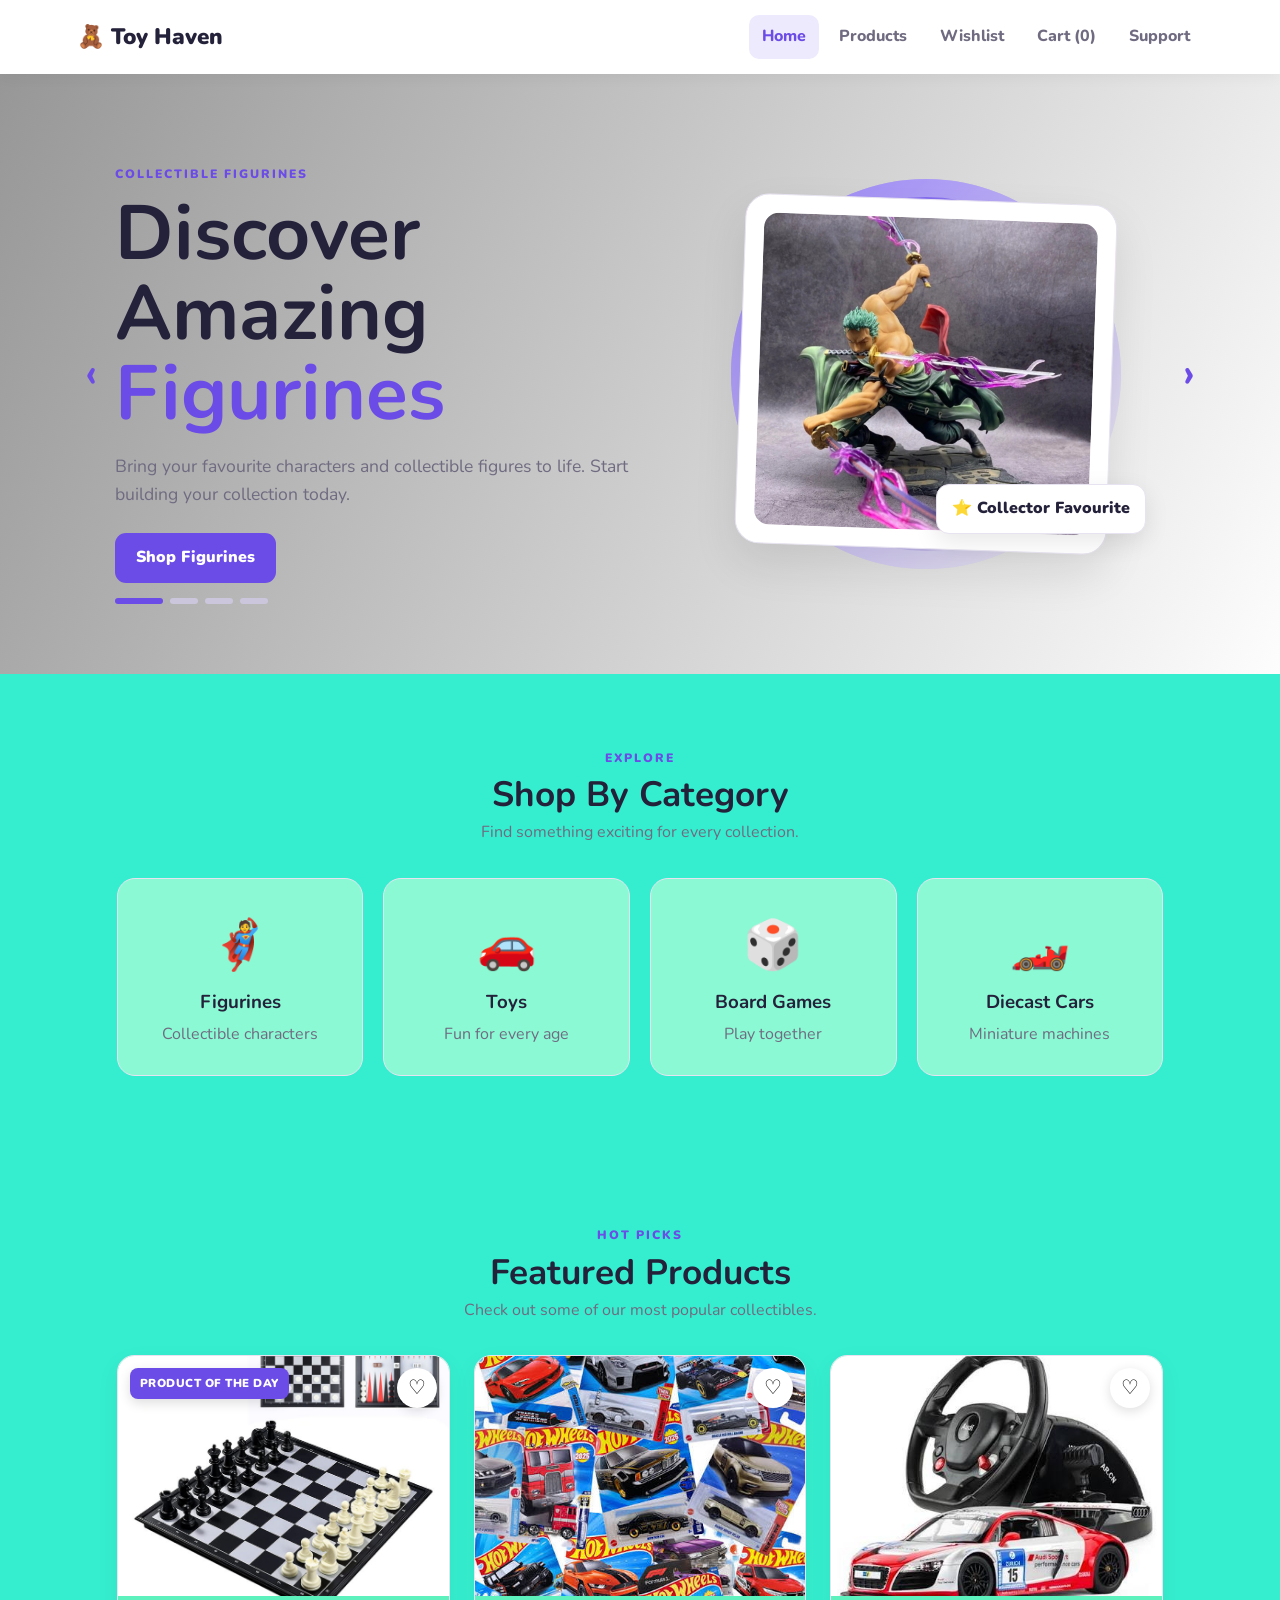
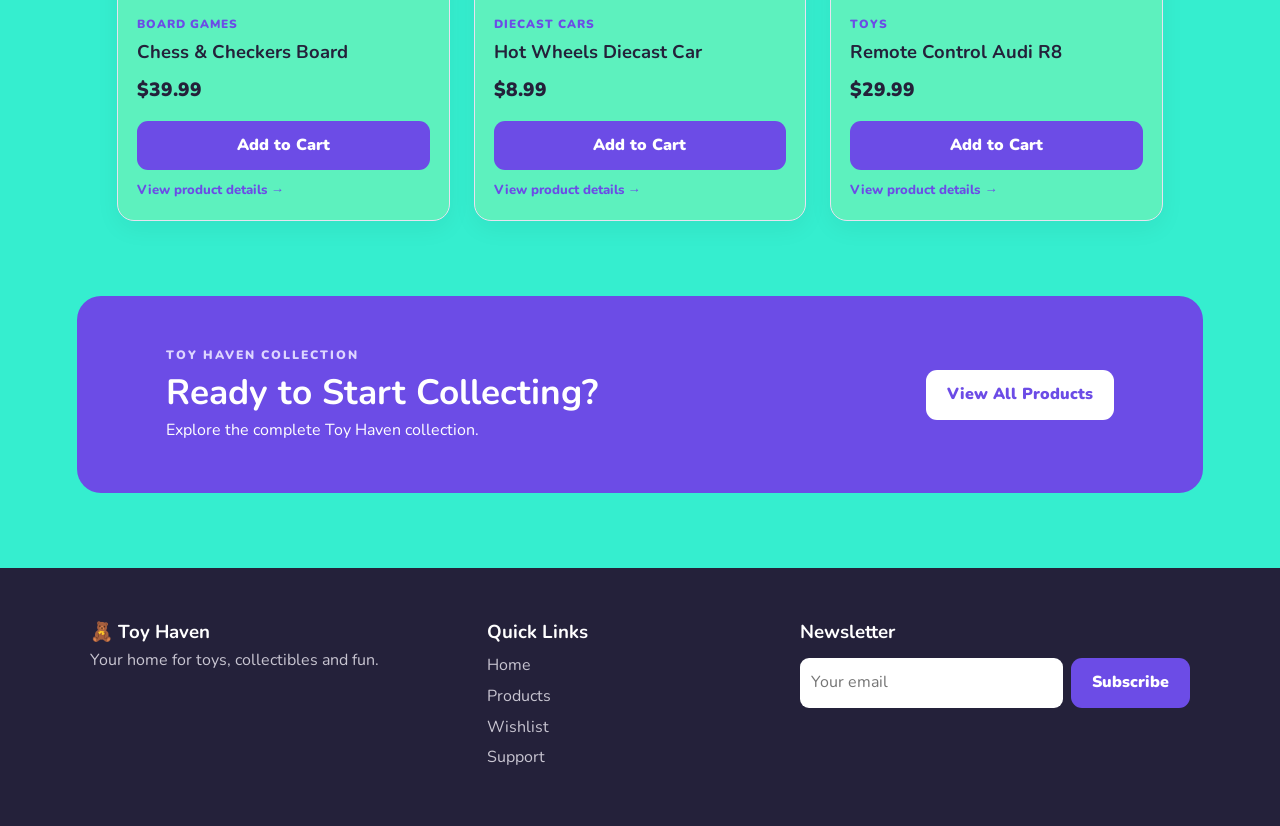
==== index.html @ e9d747f3 "Initial commit" ====
<!DOCTYPE html>
<html lang="en">
<head>
    <meta charset="UTF-8">
    <meta name="viewport" content="width=device-width, initial-scale=1.0">

    <meta name="description"
          content="Toy Haven - collectible figurines, toys, board games and diecast cars.">

    <meta name="theme-color" content="#6c4ce6">

    <title>Toy Haven | Collect. Play. Enjoy.</title>

    <link rel="stylesheet" href="css/style.css">

    <link rel="icon"
          href="data:image/svg+xml,%3Csvg xmlns=%27http://www.w3.org/2000/svg%27 viewBox=%270 0 100 100%27%3E%3Ctext y=%27.9em%27 font-size=%2790%27%3E%F0%9F%A7%B8%3C/text%3E%3C/svg%3E">
</head>

<body>

<header class="site-header">

    <a class="logo"
       href="index.html"
       aria-label="Toy Haven home">
        🧸 Toy Haven
    </a>

    <button
        class="menu-toggle"
        id="menuToggle"
        aria-label="Open navigation"
        aria-expanded="false">
        ☰
    </button>

    <nav id="navLinks" aria-label="Main navigation">

        <a class="active" href="index.html">
            Home
        </a>

        <a href="products.html">
            Products
        </a>

        <a href="wishlist.html">
            Wishlist
        </a>

        <a href="cart.html">
            Cart (<span id="cartCount">0</span>)
        </a>

        <a href="support.html">
            Support
        </a>

    </nav>

</header>


<main>

    <!-- HERO SLIDER -->

    <section
        class="hero"
        id="heroBanner"
        aria-label="Toy Haven promotions">

        <div class="hero-slider">

            <!-- SLIDE 1 -->

            <article class="hero-slide active">

                <div class="hero-content">

                    <p class="label">
                        COLLECTIBLE FIGURINES
                    </p>

                    <h1>
                        Discover Amazing
                        <span>Figurines</span>
                    </h1>

                    <p>
                        Bring your favourite characters and collectible
                        figures to life. Start building your collection today.
                    </p>

                    <a
                        class="btn"
                        href="products.html?category=Figurines">
                        Shop Figurines
                    </a>

                </div>


                <div class="hero-visual">

                    <div class="hero-circle"></div>

                    <div class="hero-image-card">

                        <img
                            src="images/product1.jpg"
                            alt="Anime Hero Figurine">

                    </div>

                    <div class="hero-floating-card">
                        ⭐ Collector Favourite
                    </div>

                </div>

            </article>


            <!-- SLIDE 2 -->

            <article class="hero-slide">

                <div class="hero-content">

                    <p class="label">
                        FUN & ADVENTURE
                    </p>

                    <h1>
                        Explore Fun
                        <span>Toys</span>
                    </h1>

                    <p>
                        Discover exciting toys made for play,
                        imagination and unforgettable moments.
                    </p>

                    <a
                        class="btn"
                        href="products.html?category=Toys">
                        Shop Toys
                    </a>

                </div>


                <div class="hero-visual">

                    <div class="hero-circle"></div>

                    <div class="hero-image-card">

                        <img
                            src="images/product3.jpg"
                            alt="Galaxy Explorer Toy">

                    </div>

                    <div class="hero-floating-card">
                        🚀 Ready for Adventure
                    </div>

                </div>

            </article>


            <!-- SLIDE 3 -->

            <article class="hero-slide">

                <div class="hero-content">

                    <p class="label">
                        GAME NIGHT
                    </p>

                    <h1>
                        Game Night
                        <span>Starts Here</span>
                    </h1>

                    <p>
                        Challenge your friends and family with
                        classic and exciting board games.
                    </p>

                    <a
                        class="btn"
                        href="products.html?category=Board%20Games">
                        Shop Board Games
                    </a>

                </div>


                <div class="hero-visual">

                    <div class="hero-circle"></div>

                    <div class="hero-image-card">

                        <img
                            src="images/product4.jpg"
                            alt="Strategy Board Game">

                    </div>

                    <div class="hero-floating-card">
                        🎲 Let the Games Begin
                    </div>

                </div>

            </article>


            <!-- SLIDE 4 -->

            <article class="hero-slide">

                <div class="hero-content">

                    <p class="label">
                        COLLECTOR'S GARAGE
                    </p>

                    <h1>
                        Collect
                        <span>Diecast Cars</span>
                    </h1>

                    <p>
                        Discover detailed diecast models and legendary
                        cars made for collectors and racing fans.
                    </p>

                    <a
                        class="btn"
                        href="products.html?category=Diecast%20Cars">
                        Shop Diecast Cars
                    </a>

                </div>


                <div class="hero-visual">

                    <div class="hero-circle"></div>

                    <div class="hero-image-card">

                        <img
                            src="images/product5.jpg"
                            alt="Hot Wheels Diecast Car">

                    </div>

                    <div class="hero-floating-card">
                        🏎️ Built for Collectors
                    </div>

                </div>

            </article>


            <!-- ARROWS -->

            <button
                class="hero-arrow hero-prev"
                id="heroPrev"
                aria-label="Previous banner">
                ‹
            </button>

            <button
                class="hero-arrow hero-next"
                id="heroNext"
                aria-label="Next banner">
                ›
            </button>


            <!-- DOTS -->

            <div
                class="hero-dots"
                id="heroDots"
                aria-label="Promotion controls">

                <button
                    class="hero-dot active"
                    data-slide="0"
                    aria-label="Show figurines banner">
                </button>

                <button
                    class="hero-dot"
                    data-slide="1"
                    aria-label="Show toys banner">
                </button>

                <button
                    class="hero-dot"
                    data-slide="2"
                    aria-label="Show board games banner">
                </button>

                <button
                    class="hero-dot"
                    data-slide="3"
                    aria-label="Show diecast cars banner">
                </button>

            </div>

        </div>

    </section>


    <!-- CATEGORIES -->

    <section class="section">

        <div class="heading">

            <p class="label">
                EXPLORE
            </p>

            <h2>
                Shop By Category
            </h2>

            <p>
                Find something exciting for every collection.
            </p>

        </div>


        <div class="category-grid">

            <a
                class="category-card"
                href="products.html?category=Figurines">

                <span>🦸</span>

                <h3>
                    Figurines
                </h3>

                <p>
                    Collectible characters
                </p>

            </a>


            <a
                class="category-card"
                href="products.html?category=Toys">

                <span>🚗</span>

                <h3>
                    Toys
                </h3>

                <p>
                    Fun for every age
                </p>

            </a>


            <a
                class="category-card"
                href="products.html?category=Board%20Games">

                <span>🎲</span>

                <h3>
                    Board Games
                </h3>

                <p>
                    Play together
                </p>

            </a>


            <a
                class="category-card"
                href="products.html?category=Diecast%20Cars">

                <span>🏎️</span>

                <h3>
                    Diecast Cars
                </h3>

                <p>
                    Miniature machines
                </p>

            </a>

        </div>

    </section>


    <!-- FEATURED PRODUCTS -->

    <section class="section">

        <div class="heading">

            <p class="label">
                HOT PICKS
            </p>

            <h2>
                Featured Products
            </h2>

            <p>
                Check out some of our most popular collectibles.
            </p>

        </div>


        <div
            class="product-grid"
            id="featured-products">

            <div class="loading-card">
                Loading featured products...
            </div>

        </div>

    </section>


    <!-- CTA -->

    <section class="cta">

        <div>

            <p class="label">
                TOY HAVEN COLLECTION
            </p>

            <h2>
                Ready to Start Collecting?
            </h2>

            <p>
                Explore the complete Toy Haven collection.
            </p>

        </div>


        <a
            class="btn light"
            href="products.html">
            View All Products
        </a>

    </section>

</main>


<!-- FOOTER -->

<footer class="footer">

    <div>

        <h3>
            🧸 Toy Haven
        </h3>

        <p>
            Your home for toys, collectibles and fun.
        </p>

    </div>


    <div>

        <h3>
            Quick Links
        </h3>

        <a href="index.html">
            Home
        </a>

        <a href="products.html">
            Products
        </a>

        <a href="wishlist.html">
            Wishlist
        </a>

        <a href="support.html">
            Support
        </a>

    </div>


    <div>

        <h3>
            Newsletter
        </h3>

        <form
            id="newsletterForm"
            novalidate>

            <input
                id="newsletterEmail"
                type="email"
                placeholder="Your email"
                aria-label="Email address"
                required>

            <button
                class="btn"
                type="submit">
                Subscribe
            </button>

        </form>

        <p
            id="newsletterMessage"
            class="message"
            role="status">
        </p>

    </div>

</footer>


<script src="js/script.js"></script>

</body>
</html>
---- css/style.css ----
/* Toy Haven - responsive stylesheet using Grid, Flexbox, media queries, hover effects and animations. */

@import url('https://fonts.googleapis.com/css2?family=Nunito:wght@400;600;700;800;900&display=swap');

/* Variables and reset */

:root {
    --p: #6c4ce6;
    --pd: #5234c4;
    --dark: #24213a;
    --muted: #706b80;
    --bg: #8df9d5fb;
    --border: #e7e3f0;
    --white: #ffffff;
}

* {
    box-sizing: border-box;
    margin: 0;
    padding: 0;
}

html {
    scroll-behavior: smooth;
}

body {
    font-family: Nunito, Arial, sans-serif;
    color: var(--dark);
    background: #35eecf;
    line-height: 1.6;
}

a {
    text-decoration: none;
    color: inherit;
}

button,
input,
textarea,
select {
    font: inherit;
}

button {
    cursor: pointer;
}


/* Header and navigation */

.site-header {
    position: sticky;
    top: 0;
    z-index: 100;
    background: #ffffff;
    display: flex;
    align-items: center;
    justify-content: space-between;
    padding: 15px 6%;
    box-shadow: 0 2px 15px #0000000d;
}

.logo {
    font-size: 1.4rem;
    font-weight: 900;
    color: var(--dark);
}

nav {
    display: flex;
    gap: 7px;
}

nav a {
    padding: 9px 13px;
    border-radius: 10px;
    font-weight: 800;
    color: var(--muted);
}

nav a:hover,
nav a.active {
    background: #eeeafd;
    color: var(--p);
}

.menu-toggle {
    display: none;
    border: 0;
    background: none;
    font-size: 1.7rem;
    color: var(--dark);
}


/* Hero slider */

.hero {
    min-height: 570px;
    padding: 70px 9%;
    display: flex;
    align-items: center;
    position: relative;
    background: linear-gradient(115deg, #979798, #fefdfd);
    overflow: hidden;
}

.hero-slider {
    width: 100%;
    min-height: 460px;
    position: relative;
}

.hero-slide {
    position: absolute;
    inset: 0;
    display: grid;
    grid-template-columns: 1.05fr .95fr;
    align-items: center;
    gap: 45px;
    opacity: 0;
    visibility: hidden;
    transform: translateX(20px);
    transition: opacity .55s ease, transform .55s ease, visibility .55s;
}

.hero-slide.active {
    opacity: 1;
    visibility: visible;
    transform: none;
    z-index: 4;
}

.hero-content {
    max-width: 650px;
    position: relative;
    z-index: 3;
}

.label {
    font-size: .76rem;
    letter-spacing: 2px;
    text-transform: uppercase;
    font-weight: 900;
    color: var(--p);
}

.hero h1 {
    font-size: clamp(2.6rem, 6vw, 5rem);
    line-height: 1.04;
    margin: 10px 0 18px;
}

.hero h1 span {
    color: var(--p);
}

.hero p:not(.label) {
    font-size: 1.1rem;
    color: var(--muted);
    margin-bottom: 25px;
    max-width: 600px;
}

.hero-visual {
    min-height: 390px;
    position: relative;
    display: flex;
    align-items: center;
    justify-content: center;
}

.hero-circle {
    width: 390px;
    height: 390px;
    border-radius: 50%;
    background: linear-gradient(135deg, #5e3df2, #eae9e7);
    position: absolute;
    box-shadow: inset 0 0 0 18px #ffffff55;
}

.hero-image-card {
    position: relative;
    z-index: 2;
    width: min(390px, 78%);
    height: 350px;
    background: #ffffff;
    border: 1px solid var(--border);
    border-radius: 24px;
    padding: 18px;
    box-shadow: 0 20px 45px #00000018;
    transform: rotate(2deg);
    display: flex;
    align-items: center;
    justify-content: center;
    overflow: hidden;
}

.hero-image-card img {
    width: 100%;
    height: 100%;
    object-fit: cover;
    border-radius: 15px;
}

.hero-floating-card {
    position: absolute;
    right: 4%;
    bottom: 35px;
    z-index: 4;
    background: #ffffff;
    border: 1px solid var(--border);
    border-radius: 13px;
    padding: 11px 15px;
    font-weight: 900;
    box-shadow: 0 8px 25px #00000018;
    animation: floatToy 3s ease-in-out infinite;
}

.hero-arrow {
    position: absolute;
    top: 50%;
    transform: translateY(-50%);
    z-index: 3;
    background: transparent;
    border: none;
    box-shadow: none;
    color: var(--p);
    font-size: 42px;
    font-weight: bold;
    line-height: 1;
    cursor: pointer;
    padding: 10px;
    transition: .25s;
}



.hero-prev {
    left: -40px;
}

.hero-next {
    right: -40px;
}

.hero-dots {
    position: absolute;
    bottom: 0;
    left: 0;
    display: flex;
    gap: 7px;
    z-index: 7;
}

.hero-dot {
    width: 28px;
    height: 6px;
    border: 0;
    border-radius: 9px;
    background: #cbc6dc;
    transition: .3s;
}

.hero-dot.active {
    width: 48px;
    background: var(--p);
}

@keyframes floatToy {
    0%, 100% {
        transform: translateY(0);
    }

    50% {
        transform: translateY(-7px);
    }
}


/* Buttons and sections */

.btn {
    display: inline-flex;
    align-items: center;
    justify-content: center;
    background: var(--p);
    color: #ffffff;
    border: 0;
    border-radius: 11px;
    padding: 12px 21px;
    font-weight: 900;
    transition: .25s;
}

.btn:hover {
    background: var(--pd);
    transform: translateY(-2px);
}

.btn.light {
    background: #ffffff;
    color: var(--p);
}

.section {
    max-width: 1200px;
    margin: auto;
    padding: 75px 6%;
}

.heading {
    text-align: center;
    margin-bottom: 32px;
}

.heading h2,
.cta h2 {
    font-size: 2.2rem;
    line-height: 1.2;
    margin: 5px 0;
}

.heading > p:last-child {
    color: var(--muted);
}

/* Categories */

.category-grid {
    display: grid;
    grid-template-columns: repeat(4, 1fr);
    gap: 20px;
}

.category-card {
    text-align: center;
    padding: 28px 15px;
    background: var(--bg);
    border: 1px solid var(--border);
    border-radius: 18px;
    transition: .25s;
}

.category-card:hover {
    transform: translateY(-5px);
    background: #ffffff;
    box-shadow: 0 10px 30px #00000012;
}

.category-card span {
    font-size: 3rem;
}

.category-card h3 {
    margin: 4px;
}

.category-card p {
    color: var(--muted);
}


/* Product cards */

.product-grid {
    display: grid;
    grid-template-columns: repeat(3, 1fr);
    gap: 24px;
}

.product-card {
    min-width: 0;
    background: #5df1be;
    border: 1px solid var(--border);
    border-radius: 17px;
    overflow: hidden;
    box-shadow: 0 8px 25px #0000000d;
    animation: up .4s ease;
    transition: .25s;
    cursor: pointer;
}

.product-card:hover {
    transform: translateY(-5px);
    box-shadow: 0 15px 35px #00000016;
}

.product-card:focus {
    outline: 3px solid #654bd7;
    outline-offset: 3px;
}

.product-image-wrap {
    height: 240px;
    background: linear-gradient(135deg, #421dc7, #f8f7f6);
    position: relative;
}

.product-image {
    width: 100%;
    height: 100%;
    object-fit: cover;
}

.fallback {
    display: none;
    width: 100%;
    height: 100%;
    align-items: center;
    justify-content: center;
    font-size: 4rem;
}

.product-day-badge {
    position: absolute;
    left: 12px;
    top: 12px;
    background: var(--p);
    color: #ffffff;
    padding: 6px 10px;
    border-radius: 8px;
    font-size: .72rem;
    font-weight: 900;
    letter-spacing: .5px;
    box-shadow: 0 4px 12px #0002;
}

.wish {
    position: absolute;
    right: 12px;
    top: 12px;
    width: 40px;
    height: 40px;
    border: 0;
    border-radius: 50%;
    background: #ffffff;
    box-shadow: 0 3px 12px #0002;
    font-size: 1.25rem;
    z-index: 5;
}

.wish:hover {
    transform: scale(1.08);
}

.wish.active {
    color: #f04c76;
}

.product-info {
    padding: 19px;
    min-width: 0;
}

.cat {
    color: var(--p);
    font-size: .74rem;
    font-weight: 900;
    text-transform: uppercase;
    letter-spacing: 1px;
}

.product-name {
    font-size: 1.15rem;
    margin: 3px 0;
    overflow-wrap: anywhere;
}

.price {
    font-size: 1.2rem;
    font-weight: 900;
    margin: 8px 0 15px;
}

.product-actions {
    display: flex;
    gap: 8px;
}

.product-actions .btn {
    flex: 1;
}

.view-details-hint {
    color: var(--p);
    font-size: .82rem;
    font-weight: 800;
    margin-top: 10px;
}

.empty,
.loading-card {
    grid-column: 1 / -1;
    text-align: center;
    padding: 45px;
    background: var(--bg);
    border-radius: 16px;
    color: var(--muted);
}


/* Call to action */

.cta {
    margin: 0 6% 75px;
    padding: 50px 7%;
    border-radius: 24px;
    background: var(--p);
    color: #ffffff;
    display: flex;
    align-items: center;
    justify-content: space-between;
    gap: 25px;
}

.cta .label {
    color: #ddd5ff;
}


/* Page banners and filters */

.page-banner {
    text-align: center;
    padding: 65px 6%;
    background: linear-gradient(120deg, #eeeafd, #fff3e2);
}

.page-banner h1 {
    font-size: clamp(2.3rem, 5vw, 3.5rem);
    line-height: 1.1;
}

.page-banner p:last-child {
    color: var(--muted);
}

.toolbar {
    display: flex;
    justify-content: space-between;
    gap: 20px;
    margin-bottom: 20px;
}

.search {
    display: flex;
    align-items: center;
    gap: 8px;
    border: 1px solid var(--border);
    border-radius: 11px;
    padding: 0 12px;
    min-width: 280px;
    background: #ffffff;
}

.search input {
    border: 0;
    outline: 0;
    padding: 12px;
    width: 100%;
}

.filters,
.tabs {
    display: flex;
    gap: 8px;
    flex-wrap: wrap;
}

.filter,
.tab {
    border: 1px solid var(--border);
    background: #ffffff;
    padding: 9px 13px;
    border-radius: 10px;
    font-weight: 800;
    transition: .2s;
}

.filter:hover,
.tab:hover {
    border-color: var(--p);
    color: var(--p);
}

.filter.active,
.tab.active {
    background: var(--p);
    color: #ffffff;
    border-color: var(--p);
}


/* Cart and checkout */

.cart-layout,
.checkout-layout,
.support-layout {
    display: grid;
    grid-template-columns: 1.6fr .8fr;
    gap: 25px;
    align-items: start;
}

.cart-item {
    display: grid;
    grid-template-columns: 85px 1fr auto 105px;
    gap: 15px;
    align-items: center;
    border: 1px solid var(--border);
    padding: 14px;
    border-radius: 15px;
    margin-bottom: 14px;
    background: #ffffff;
}

.cart-img {
    width: 85px;
    height: 85px;
    object-fit: cover;
    border-radius: 11px;
    background: var(--bg);
}

.qty {
    display: flex;
    border: 1px solid var(--border);
    border-radius: 9px;
    overflow: hidden;
}

.qty button {
    width: 31px;
    border: 0;
    background: var(--bg);
    font-weight: 900;
}

.qty span {
    width: 32px;
    text-align: center;
    padding-top: 4px;
    font-weight: 800;
}

.remove {
    display: inline-flex;
    align-items: center;
    justify-content: center;
    min-width: 82px;
    min-height: 34px;
    margin-top: 8px;
    padding: 7px 12px;
    border: 1px solid #f2c5d0;
    border-radius: 9px;
    background: #fff5f7;
    color: #c23d5a;
    font-size: .84rem;
    font-weight: 900;
    line-height: 1.2;
    white-space: nowrap;
    box-sizing: border-box;
}

.remove:hover {
    background: #ffe8ee;
    border-color: #e99caf;
}

.cart-item > div:last-child {
    min-width: 92px;
    text-align: right;
}

.cart-item > div:last-child strong {
    display: inline-block;
    white-space: nowrap;
}


/* Forms and summaries */

.summary,
.form-card {
    border: 1px solid var(--border);
    border-radius: 17px;
    padding: 23px;
    background: #ffffff;
    box-shadow: 0 8px 25px #0000000a;
}

.summary .btn {
    width: 100%;
    margin-top: 15px;
}

.clear {
    width: 100%;
    border: 0;
    background: #fff0f3;
    color: #c23d5a;
    padding: 11px;
    border-radius: 9px;
    font-weight: 800;
    margin-top: 9px;
}

.total {
    display: flex;
    justify-content: space-between;
    border-top: 1px solid var(--border);
    padding-top: 16px;
    margin-top: 10px;
    font-size: 1.2rem;
}

.form-card h2,
.summary h2 {
    margin-bottom: 17px;
}

.form-card label,
#checkoutForm label {
    display: block;
    width: 100%;
    font-weight: 800;
    margin-bottom: 14px;
}

.form-card input,
.form-card textarea,
#checkoutForm input,
#checkoutForm textarea {
    width: 100%;
    display: block;
    margin-top: 6px;
    padding: 11px;
    border: 1px solid var(--border);
    border-radius: 9px;
    outline: 0;
    background: #ffffff;
    color: var(--dark);
}

.form-card input:focus,
.form-card textarea:focus,
#checkoutForm input:focus,
#checkoutForm textarea:focus {
    border-color: var(--p);
    box-shadow: 0 0 0 4px #6c4ce61a;
}

.form-card textarea {
    min-height: 140px;
    resize: vertical;
}

.radio {
    display: flex !important;
    align-items: center;
    gap: 8px;
}

.radio input {
    width: auto !important;
    margin: 0 !important;
}

.two {
    display: grid;
    grid-template-columns: 1fr 1fr;
    gap: 14px;
}

.full {
    width: 100%;
}

.message {
    color: var(--p);
    font-weight: 800;
    margin-top: 7px;
    min-height: 24px;
}


/* Checkout */

.checkout-item {
    display: flex;
    justify-content: space-between;
    padding: 9px 0;
    border-bottom: 1px solid var(--border);
    font-size: .9rem;
}


/* Support and FAQ */

.support-layout {
    max-width: 1250px;
}

#supportForm {
    display: block;
}

#supportForm h2 {
    margin-bottom: 25px;
}

#supportForm label {
    display: block;
    width: 100%;
    color: var(--dark);
    font-weight: 800;
    margin-bottom: 18px;
}

#supportForm input,
#supportForm textarea {
    width: 100%;
    display: block;
    margin-top: 7px;
    padding: 13px 14px;
    border: 1px solid var(--border);
    border-radius: 11px;
    background: #ffffff;
    color: var(--dark);
    outline: none;
    transition: border-color .2s, box-shadow .2s;
}

#supportForm input:focus,
#supportForm textarea:focus {
    border-color: var(--p);
    box-shadow: 0 0 0 4px #6c4ce61a;
}

#supportForm textarea {
    min-height: 150px;
    resize: vertical;
}

#supportForm .btn {
    min-width: 150px;
}

.support-layout > .form-card:last-child {
    padding: 28px;
}

.support-layout > .form-card:last-child h2 {
    margin: 6px 0 18px;
}

.faq {
    overflow: hidden;
    border: 1px solid var(--border);
    border-radius: 13px;
    margin-bottom: 11px;
    background: #ffffff;
}

.faq button {
    width: 100%;
    padding: 15px 16px;
    color: var(--dark);
    background: #ffffff;
    border: 0;
    text-align: left;
    font-weight: 900;
    display: flex;
    justify-content: space-between;
    align-items: center;
    gap: 14px;
}

.faq button span {
    flex: 0 0 auto;
    width: 27px;
    height: 27px;
    border-radius: 50%;
    display: grid;
    place-items: center;
    background: #eeeafd;
    color: var(--p);
    font-weight: 900;
    transition: transform .2s;
}

.faq p {
    display: none;
    color: var(--muted);
    padding: 0 16px 16px;
    margin: 0;
}

.faq.open p {
    display: block;
}

.faq.open button span {
    transform: rotate(45deg);
}

.tabs {
    margin-bottom: 25px;
}


/* Footer */

.footer {
    background: var(--dark);
    color: #ffffff;
    padding: 50px 7%;
    display: grid;
    grid-template-columns: 1.3fr 1fr 1.4fr;
    gap: 35px;
}

.footer a {
    display: block;
    color: #c8c5d1;
    margin: 5px 0;
}

.footer p {
    color: #c8c5d1;
}

.footer form {
    display: flex;
    gap: 8px;
    margin-top: 10px;
}

.footer input {
    flex: 1;
    padding: 11px;
    border: 0;
    border-radius: 9px;
}


/* Success modal */

.modal {
    position: fixed;
    inset: 0;
    background: #18152baa;
    display: flex;
    align-items: center;
    justify-content: center;
    z-index: 500;
}

.hidden {
    display: none !important;
}

.success {
    text-align: center;
    background: #ffffff;
    padding: 38px;
    border-radius: 20px;
}

.check {
    width: 65px;
    height: 65px;
    border-radius: 50%;
    background: #e8faef;
    color: #269d58;
    font-size: 2.4rem;
    font-weight: 900;
    display: grid;
    place-items: center;
    margin: auto auto 15px;
}


/* Product details */

.breadcrumb {
    max-width: 1450px;
    margin: 0 auto;
    padding: 28px 5% 0;
    color: var(--muted);
    font-size: .9rem;
    display: flex;
    gap: 9px;
}

.breadcrumb a {
    color: var(--p);
    font-weight: 800;
}

.product-detail-section {
    max-width: 1450px;
    margin: 0 auto;
    padding: 35px 5% 90px;
}

.product-detail-top {
    display: grid;
    grid-template-columns: minmax(0, 1.05fr) minmax(420px, .95fr);
    gap: 55px;
    align-items: start;
}

.product-detail-gallery {
    position: sticky;
    top: 95px;
}

.main-product-image-box {
    height: 520px;
    background: #f5f3fb;
    border: 1px solid var(--border);
    border-radius: 22px;
    overflow: hidden;
    position: relative;
    display: flex;
    align-items: center;
    justify-content: center;
}

.main-product-image-box > img {
    width: 100%;
    height: 100%;
    object-fit: contain;
}

.detail-image-fallback {
    width: 100%;
    height: 100%;
    display: none;
    align-items: center;
    justify-content: center;
    font-size: 7rem;
    background: linear-gradient(135deg, #eeeafd, #fff2df);
}

.zoom-button {
    position: absolute;
    right: 16px;
    bottom: 16px;
    width: 46px;
    height: 46px;
    border: 0;
    border-radius: 12px;
    background: #fffffff2;
    color: var(--dark);
    font-size: 1.3rem;
    box-shadow: 0 5px 18px #0000001f;
}

.thumbnail-row {
    display: flex;
    gap: 12px;
    margin-top: 14px;
    overflow-x: auto;
    padding-bottom: 4px;
}

.product-thumbnail {
    flex: 0 0 82px;
    width: 82px;
    height: 82px;
    padding: 3px;
    border: 2px solid transparent;
    background: #f5f3fb;
    border-radius: 12px;
    overflow: hidden;
}

.product-thumbnail.active {
    border-color: var(--p);
}

.product-thumbnail img {
    width: 100%;
    height: 100%;
    object-fit: cover;
    border-radius: 8px;
}

.product-detail-info {
    background: #ffffff;
    border: 1px solid var(--border);
    border-radius: 24px;
    padding: 38px;
    box-shadow: 0 10px 30px #0000000b;
}

.detail-category {
    color: var(--p);
    font-size: .8rem;
    font-weight: 900;
    text-transform: uppercase;
    letter-spacing: 1px;
}

.product-detail-info h1 {
    font-size: clamp(2.2rem, 5vw, 3.5rem);
    line-height: 1.08;
    margin: 8px 0 10px;
}

.detail-rating {
    color: #f3a928;
    font-weight: 900;
    letter-spacing: 2px;
}

.detail-rating span {
    color: var(--muted);
    font-size: .85rem;
    letter-spacing: 0;
    margin-left: 8px;
}

.detail-price {
    font-size: 2rem;
    font-weight: 900;
    margin: 18px 0;
}

.detail-description {
    color: var(--muted);
    font-size: 1.05rem;
    margin-bottom: 18px;
}

.detail-stock {
    display: inline-block;
    color: #21884b;
    background: #eaf9ef;
    padding: 7px 12px;
    border-radius: 9px;
    font-weight: 800;
    margin-bottom: 20px;
}

.detail-actions {
    display: flex;
    gap: 12px;
    margin-bottom: 30px;
}

.detail-actions .btn {
    flex: 1;
}

.detail-quantity {
    display: flex;
    align-items: center;
    border: 1px solid var(--border);
    border-radius: 12px;
    overflow: hidden;
}

.detail-quantity button {
    width: 42px;
    height: 48px;
    border: 0;
    background: var(--bg);
    font-size: 1.2rem;
    font-weight: 900;
}

.detail-quantity span {
    width: 40px;
    text-align: center;
    font-weight: 900;
}

.product-detail-extra {
    display: grid;
    grid-template-columns: repeat(3, 1fr);
    gap: 22px;
    margin-top: 35px;
}

.detail-extra-card {
    background: #ffffff;
    border: 1px solid var(--border);
    border-radius: 18px;
    padding: 25px;
    box-shadow: 0 7px 22px #00000009;
}

.detail-extra-card h2 {
    font-size: 1.25rem;
    margin-bottom: 13px;
}

.detail-extra-card p,
.detail-extra-card li {
    color: var(--muted);
}

.detail-extra-card ul {
    list-style: none;
}

.detail-extra-card li {
    padding: 7px 0;
}

.detail-extra-card li::before {
    content: '✓';
    color: var(--p);
    font-weight: 900;
    margin-right: 9px;
}


/* Image modal and animation */

.image-modal {
    position: fixed;
    inset: 0;
    z-index: 1000;
    background: rgba(20, 17, 35, .88);
    display: none;
    align-items: center;
    justify-content: center;
    padding: 40px;
}

.image-modal.open {
    display: flex;
}

.image-modal img {
    max-width: 90vw;
    max-height: 88vh;
    object-fit: contain;
    border-radius: 12px;
}

.close-image-modal {
    position: absolute;
    top: 18px;
    right: 25px;
    width: 48px;
    height: 48px;
    border: 0;
    border-radius: 50%;
    background: #ffffff;
    color: var(--dark);
    font-size: 2rem;
    line-height: 1;
}

@keyframes up {
    from {
        opacity: 0;
        transform: translateY(12px);
    }

    to {
        opacity: 1;
        transform: none;
    }
}


/* Tablet */

@media (max-width: 1000px) {
    .hero {
        padding: 50px 7%;
    }

    .hero-slide {
        grid-template-columns: 1fr 1fr;
        gap: 25px;
    }

    .hero-circle {
        width: 330px;
        height: 330px;
    }

    .hero-image-card {
        height: 300px;
    }

    .product-detail-top {
        grid-template-columns: 1fr;
        gap: 30px;
    }

    .product-detail-gallery {
        position: static;
    }

    .product-detail-extra {
        grid-template-columns: 1fr 1fr;
    }

    .support-layout {
        grid-template-columns: 1fr;
    }
}


/* Mobile */

@media (max-width: 700px) {
    .menu-toggle {
        display: block;
    }

    .site-header {
        position: sticky;
    }

    .site-header nav {
        position: absolute;
        left: 0;
        right: 0;
        top: 100%;
        background: #ffffff;
        display: none;
        flex-direction: column;
        padding: 10px 5%;
        box-shadow: 0 8px 18px #0002;
    }

    .site-header nav.open {
        display: flex;
    }

    .hero {
        min-height: 650px;
        padding: 40px 7%;
    }

    .hero-slider {
        min-height: 570px;
    }

    .hero-slide {
        grid-template-columns: 1fr;
        gap: 5px;
        align-content: center;
        text-align: center;
    }

    .hero-content {
        margin: auto;
    }

    .hero p:not(.label) {
        margin-left: auto;
        margin-right: auto;
    }

    .hero-visual {
        min-height: 300px;
    }

    .hero-circle {
        width: 270px;
        height: 270px;
    }

    .hero-image-card {
        width: 260px;
        height: 235px;
    }

    .hero-floating-card {
        right: 5%;
        bottom: 8px;
        font-size: .82rem;
    }

    .hero-arrow {
        width: 38px;
        height: 38px;
    }

    .hero-prev {
        left: -4px;
    }

    .hero-next {
        right: -4px;
    }

    .hero-dots {
        left: 50%;
        transform: translateX(-50%);
        bottom: 0;
    }

    .section {
        padding: 60px 5%;
    }

    .category-grid,
    .product-grid {
        grid-template-columns: 1fr;
    }

    .cta {
        margin: 0 5% 55px;
        display: block;
        padding: 40px 7%;
    }

    .cta .btn {
        margin-top: 18px;
    }

    .page-banner {
        padding: 55px 5%;
    }

    .toolbar {
        flex-direction: column;
    }

    .search {
        min-width: 0;
    }

    .cart-layout {
        grid-template-columns: 1fr;
        gap: 20px;
    }

    .cart-item {
        grid-template-columns: 65px 1fr;
        align-items: start;
        gap: 12px;
        padding: 14px;
    }

    .cart-img {
        width: 65px;
        height: 65px;
    }

    .cart-item .qty {
        grid-column: 2;
        width: max-content;
        margin-top: 5px;
    }

    .cart-item > div:last-child {
        grid-column: 2;
        text-align: left;
        min-width: 0;
    }

    .cart-item .remove {
        display: inline-flex;
        align-items: center;
        justify-content: center;
        width: auto;
        min-width: 70px;
        padding: 6px 12px;
        margin-top: 7px;
        white-space: nowrap;
        line-height: 1.2;
    }

    .cart-layout .summary {
        width: 100%;
    }

    .two {
        grid-template-columns: 1fr;
    }

    .footer {
        grid-template-columns: 1fr;
    }

    .footer form {
        flex-direction: column;
    }

    .support-layout .form-card,
    .support-layout .form-card:last-child {
        padding: 22px;
    }

    .support-layout .faq button {
        font-size: .92rem;
    }

    .product-detail-info {
        padding: 25px;
    }

    .product-detail-extra {
        grid-template-columns: 1fr;
    }

    .main-product-image-box {
        height: 360px;
    }

    .detail-actions {
        flex-direction: column;
    }

    .detail-quantity {
        justify-content: center;
    }

    .detail-quantity button {
        flex: 1;
    }

    .image-modal {
        padding: 20px;
    }
}


/* Product details footer */

.site-footer {
    width: 100%;
    background: #24213a;
    color: #ffffff;
    margin-top: 70px;
    padding: 55px 7% 0;
    display: grid;
    grid-template-columns: 1.4fr 1fr 1.2fr 1.3fr;
    column-gap: 45px;
    row-gap: 35px;
    position: relative;
}

.site-footer .footer-column {
    min-width: 0;
}

.site-footer h3 {
    color: #ffffff;
    font-size: 1.05rem;
    font-weight: 800;
    margin: 0 0 18px;
}

.site-footer p {
    color: #c9c5d8;
    line-height: 1.7;
    margin: 7px 0;
}

.site-footer .footer-logo {
    display: inline-flex;
    align-items: center;
    gap: 8px;
    color: #ffffff;
    text-decoration: none;
    font-size: 1.45rem;
    font-weight: 900;
    margin-bottom: 12px;
}

.site-footer .footer-logo span {
    color: #ffffff;
}

.site-footer .footer-description {
    max-width: 300px;
    font-size: .92rem;
}

.site-footer .footer-column > a:not(.footer-logo):not(.footer-support-btn) {
    display: block;
    width: fit-content;
    color: #c9c5d8;
    text-decoration: none;
    margin: 9px 0;
    font-size: .94rem;
    transition: color .25s ease, transform .25s ease;
}

.site-footer .footer-column > a:not(.footer-logo):not(.footer-support-btn):hover {
    color: #ffffff;
    transform: translateX(5px);
}

.site-footer .footer-support-btn {
    display: inline-flex !important;
    align-items: center;
    justify-content: center;
    background: #6c4ce6;
    color: #ffffff !important;
    text-decoration: none;
    padding: 11px 17px;
    border-radius: 10px;
    font-weight: 800;
    font-size: .9rem;
    margin-top: 12px !important;
    transition: background .25s ease, transform .25s ease, box-shadow .25s ease;
}

.site-footer .footer-support-btn:hover {
    background: #5234c4;
    transform: translateY(-2px) !important;
    box-shadow: 0 8px 20px rgba(108, 76, 230, .3);
}

.site-footer .footer-bottom {
    grid-column: 1 / -1;
    border-top: 1px solid rgba(255, 255, 255, .12);
    margin-top: 15px;
    padding: 20px 0;
    display: flex;
    align-items: center;
    justify-content: space-between;
    gap: 20px;
}

.site-footer .footer-bottom p {
    margin: 0;
    color: #aaa6bd;
    font-size: .82rem;
}

@media (max-width: 1000px) {
    .site-footer {
        grid-template-columns: 1.4fr 1fr 1fr;
        column-gap: 30px;
    }

    .site-footer .footer-column:last-of-type {
        grid-column: 1 / -1;
    }
}

@media (max-width: 700px) {
    .site-footer {
        grid-template-columns: 1fr 1fr;
        padding: 45px 7% 0;
        margin-top: 50px;
    }

    .site-footer .footer-column:last-of-type {
        grid-column: auto;
    }

    .site-footer .footer-bottom {
        flex-direction: column;
        align-items: flex-start;
    }
}

@media (max-width: 500px) {
    .site-footer {
        grid-template-columns: 1fr;
        padding: 40px 6% 0;
    }

    .site-footer .footer-column:last-of-type {
        grid-column: auto;
    }

    .site-footer .footer-description {
        max-width: 100%;
    }

    .site-footer .footer-bottom {
        gap: 5px;
    }
}


/* Small reusable helpers */

.muted {
    color: var(--muted);
}

.toast {
    position: fixed;
    right: 22px;
    bottom: 22px;
    z-index: 5000;
    max-width: 320px;
    padding: 12px 18px;
    background: var(--dark);
    color: #fff;
    border-radius: 10px;
    font-weight: 800;
    box-shadow: 0 8px 25px #0003;
    opacity: 0;
    transition: opacity .25s;
}

.toast.show {
    opacity: 1;
}
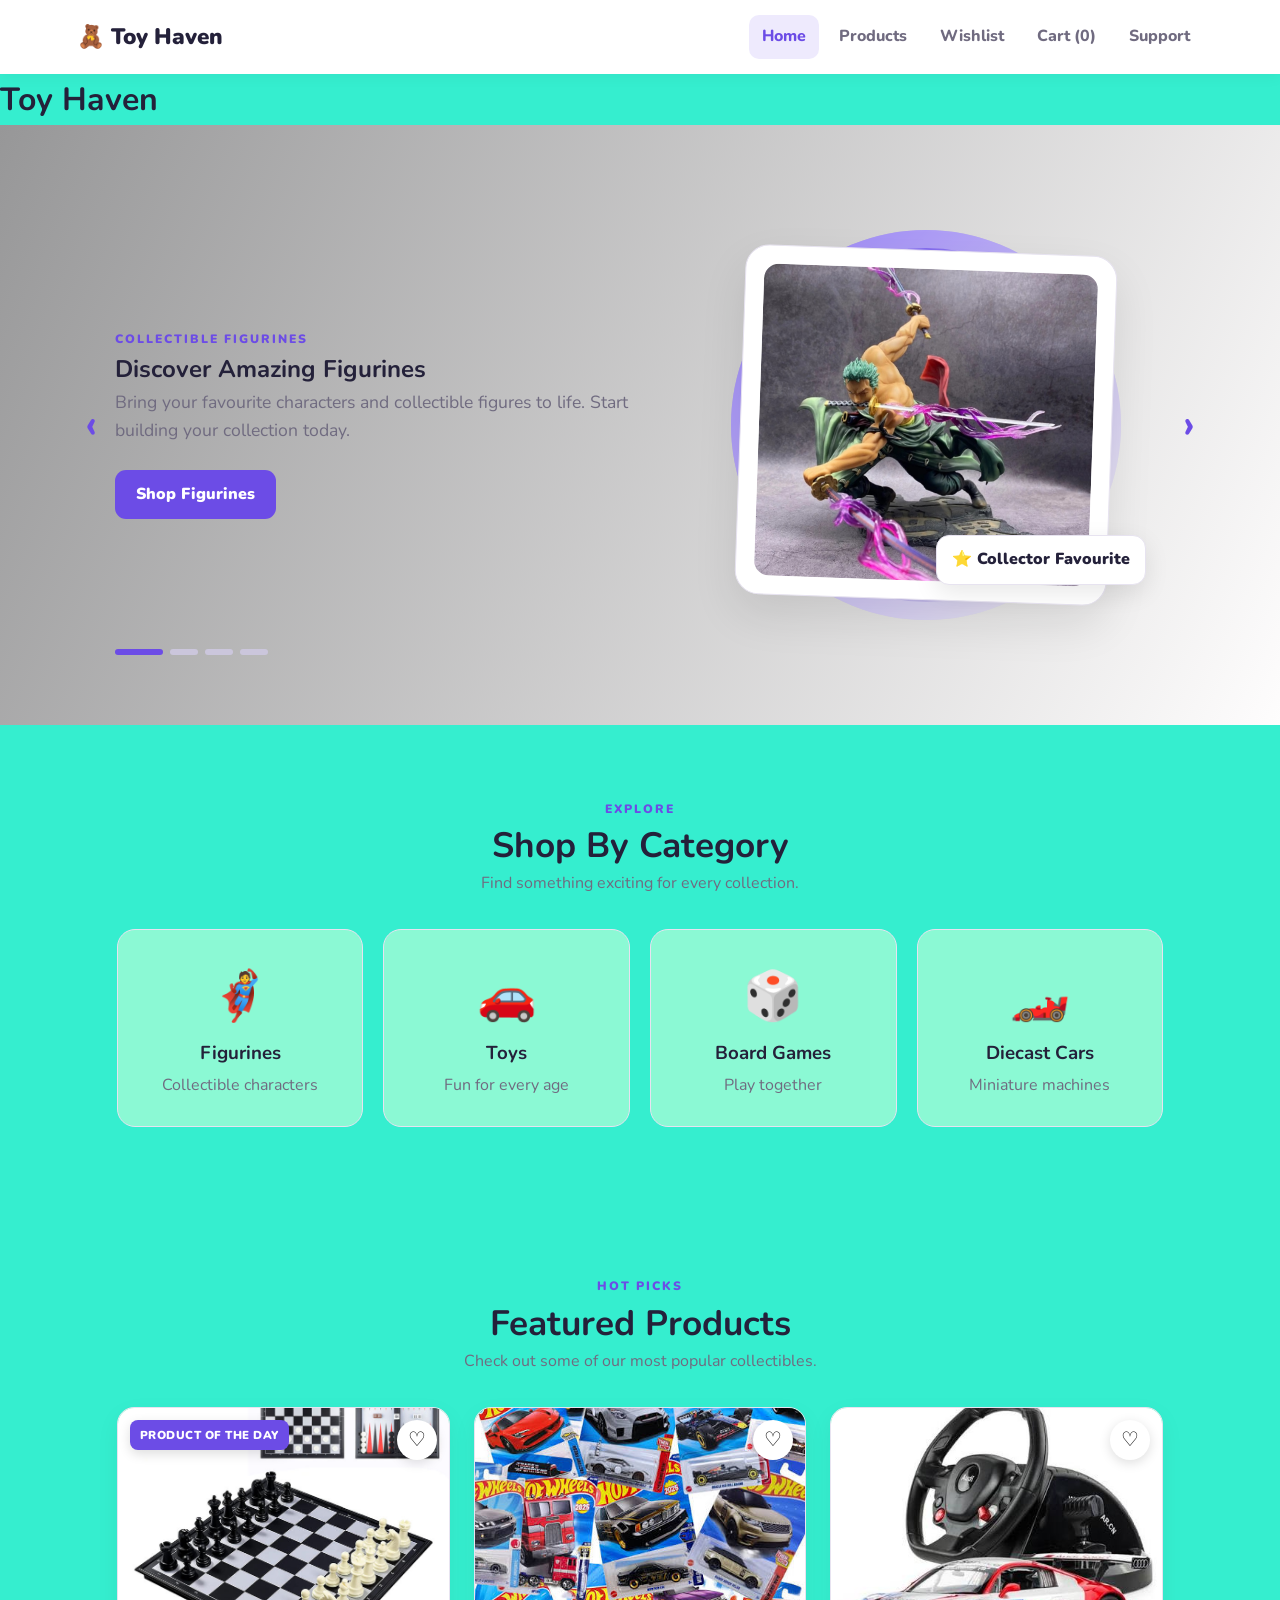
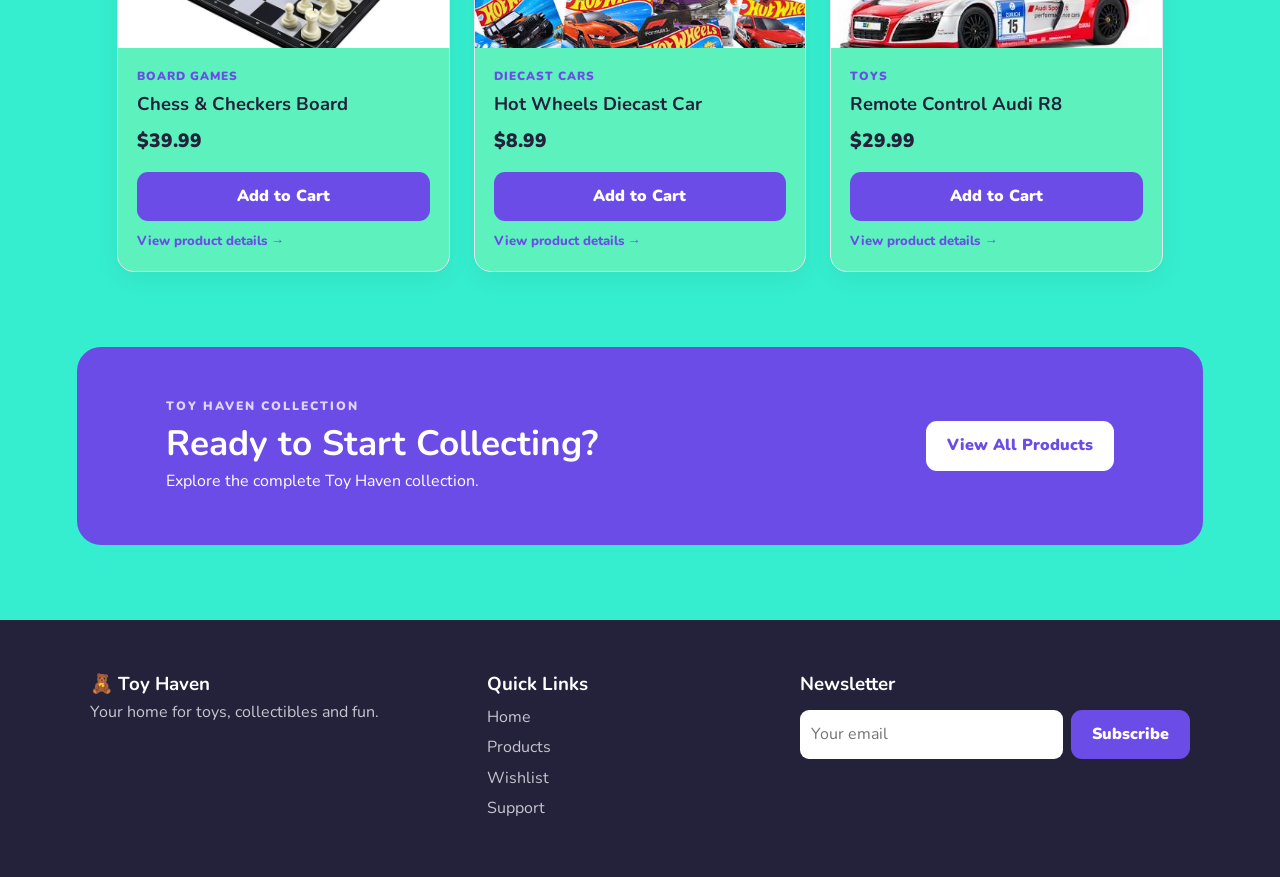
==== commit 8241be93: "Updated HTML files" ====
--- a/index.html
+++ b/index.html
@@ -12,9 +12,6 @@
     <title>Toy Haven | Collect. Play. Enjoy.</title>
 
     <link rel="stylesheet" href="css/style.css">
-
-    <link rel="icon"
-          href="data:image/svg+xml,%3Csvg xmlns=%27http://www.w3.org/2000/svg%27 viewBox=%270 0 100 100%27%3E%3Ctext y=%27.9em%27 font-size=%2790%27%3E%F0%9F%A7%B8%3C/text%3E%3C/svg%3E">
 </head>
 
 <body>
@@ -64,6 +61,8 @@
 
 <main>
 
+    <h1 class="page-title">Toy Haven</h1>
+
     <!-- HERO SLIDER -->
 
     <section
@@ -83,10 +82,10 @@
                         COLLECTIBLE FIGURINES
                     </p>
 
-                    <h1>
+                    <h2>
                         Discover Amazing
                         <span>Figurines</span>
-                    </h1>
+                    </h2>
 
                     <p>
                         Bring your favourite characters and collectible
@@ -133,10 +132,10 @@
                         FUN & ADVENTURE
                     </p>
 
-                    <h1>
+                    <h2>
                         Explore Fun
                         <span>Toys</span>
-                    </h1>
+                    </h2>
 
                     <p>
                         Discover exciting toys made for play,
@@ -183,10 +182,10 @@
                         GAME NIGHT
                     </p>
 
-                    <h1>
+                    <h2>
                         Game Night
                         <span>Starts Here</span>
-                    </h1>
+                    </h2>
 
                     <p>
                         Challenge your friends and family with
@@ -233,10 +232,10 @@
                         COLLECTOR'S GARAGE
                     </p>
 
-                    <h1>
+                    <h2>
                         Collect
                         <span>Diecast Cars</span>
-                    </h1>
+                    </h2>
 
                     <p>
                         Discover detailed diecast models and legendary
@@ -295,6 +294,7 @@
             <div
                 class="hero-dots"
                 id="heroDots"
+                role="group"
                 aria-label="Promotion controls">
 
                 <button
@@ -570,5 +570,4 @@
 <script src="js/script.js"></script>
 
 </body>
-</html>
-
+</html>
